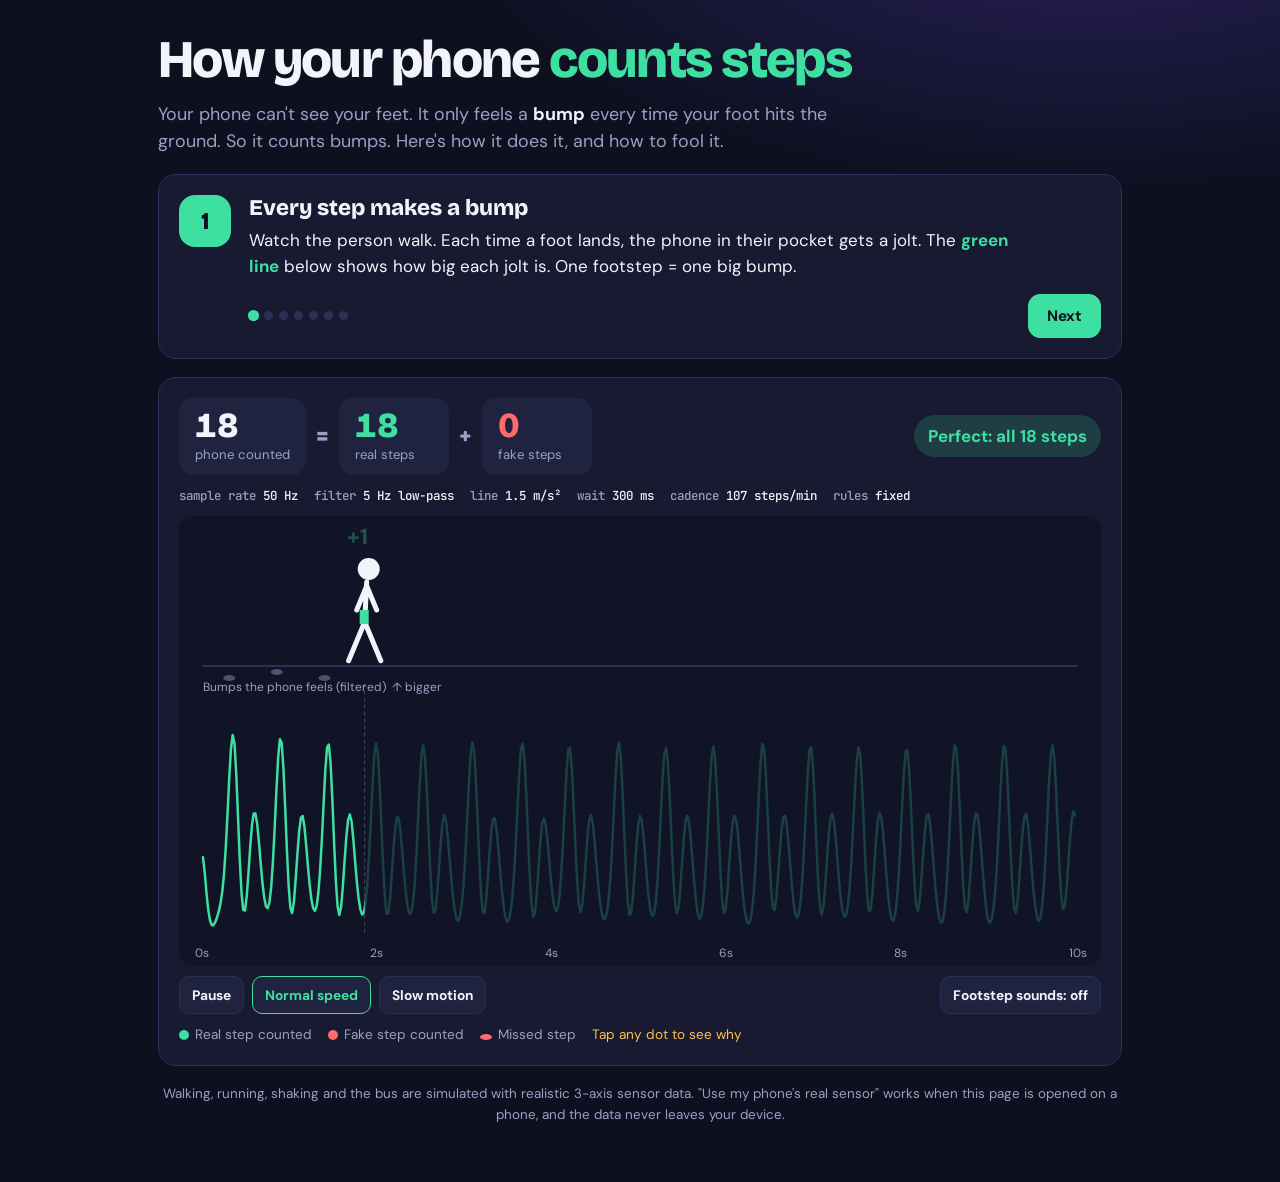
==== index.html @ 5313a57d "Add files via upload" ====
<!DOCTYPE html>
<html lang="en">
<head>
<meta charset="utf-8">
<meta name="viewport" content="width=device-width, initial-scale=1">
<title>How Your Phone Counts Steps</title>
<link rel="preconnect" href="https://fonts.googleapis.com">
<link rel="preconnect" href="https://fonts.gstatic.com" crossorigin>
<link href="https://fonts.googleapis.com/css2?family=Bricolage+Grotesque:opsz,wght@12..96,600;12..96,800&family=DM+Sans:wght@400;500;700&family=JetBrains+Mono:wght@500&display=swap" rel="stylesheet">
<link rel="stylesheet" href="style.css">
</head>
<body>
<main class="wrap">

  <header>
    <h1>How your phone <em>counts steps</em></h1>
    <p class="lede">Your phone can't see your feet. It only feels a <b>bump</b> every time your foot hits the ground. So it counts bumps. Here's how it does it, and how to fool it.</p>
  </header>

  <!-- Guided tour -->
  <section class="card guide" aria-live="polite">
    <div class="badge" id="badge">1</div>
    <div>
      <h2 id="gTitle"></h2>
      <p id="gText"></p>
      <div class="nav">
        <div class="dots" id="dots"></div>
        <button class="btn" id="back">Back</button>
        <button class="btn primary" id="next">Next</button>
      </div>
    </div>
  </section>

  <!-- The stage: walker on top, bumps underneath -->
  <section class="card">
    <div class="score" aria-live="polite">
      <div class="num"><div class="v" id="counted">0</div><div class="l">phone counted</div></div>
      <span class="op">=</span>
      <div class="num mint"><div class="v" id="right">0</div><div class="l">real steps</div></div>
      <span class="op">+</span>
      <div class="num coral"><div class="v" id="fake">0</div><div class="l">fake steps</div></div>
      <span class="verdict good" id="verdict">Perfect</span>
    </div>
    <div class="readouts" id="readouts"></div>
    <div class="stagebox">
      <canvas id="stage" aria-label="A person walking, with the bumps the phone feels drawn underneath. Tap a dot to see why it was counted or ignored."></canvas>
      <div class="tip hidden" id="tip" role="status"></div>
    </div>
    <div class="playbar">
      <button class="btn small" id="play">Pause</button>
      <button class="btn small" data-speed="1" aria-pressed="true">Normal speed</button>
      <button class="btn small" data-speed="0.25" aria-pressed="false">Slow motion</button>
      <span class="sep"></span>
      <button class="btn small" id="sound" aria-pressed="false">Footstep sounds: off</button>
    </div>
    <div class="legend">
      <span><i style="background:var(--mint)"></i>Real step counted</span>
      <span><i style="background:var(--coral)"></i>Fake step counted</span>
      <span class="need-line"><i style="background:var(--amber)"></i>The line a bump must cross</span>
      <span class="need-gap">✕ Ignored: too soon</span>
      <span class="need-rhythm"><i class="ring"></i>Ignored: no steady rhythm</span>
      <span><i class="foot"></i>Missed step</span>
      <span class="tap-hint">Tap any dot to see why</span>
    </div>
  </section>

  <!-- Real phone: walk 10 steps -->
  <section class="card live-card hidden" id="liveCard" aria-live="polite">
    <div class="live-count"><span id="liveCount">0</span><small>steps counted</small></div>
    <div class="live-text">
      <h3>The 10-step test</h3>
      <p id="liveMsg">Walk exactly 10 steps at a normal pace, then stand still.</p>
      <div class="nav"><button class="btn primary" id="liveReset">Reset and try again</button></div>
    </div>
  </section>

  <!-- The phone's rules -->
  <section class="card" id="rulesCard">
    <div class="rules-head">
      <h3>The phone's rules</h3>
      <div class="seg hidden" id="cMode" role="group" aria-label="Rule type">
        <button id="modeFixed" aria-pressed="true">Fixed rules</button>
        <button id="modeAdaptive" aria-pressed="false">Adaptive</button>
      </div>
    </div>
    <div class="controls">
      <div class="ctrl" id="cLine">
        <span class="tag">Rule 1 · Big enough?</span>
        <div id="r1Fixed">
          <label for="threshold"><span>How big a bump must be</span><span class="val" id="thresholdVal"></span></label>
          <input type="range" id="threshold" min="0.5" max="9" step="0.1" value="1.5">
          <p>Moves the yellow line. Bumps that cross it count.</p>
        </div>
        <div id="r1Adaptive" class="hidden">
          <label for="sensitivity"><span>Line height</span><span class="val" id="sensitivityVal"></span></label>
          <input type="range" id="sensitivity" min="0.3" max="0.9" step="0.05" value="0.6">
          <p>The line follows you: it sits at this share of the biggest bump in the last 2 seconds.</p>
        </div>
      </div>
      <div class="ctrl" id="cGap">
        <span class="tag">Rule 2 · Not too soon?</span>
        <label for="gap"><span>Wait after each step</span><span class="val" id="gapVal"></span></label>
        <input type="range" id="gap" min="0" max="800" step="10" value="300">
        <p id="gapHelp">Bumps that come sooner than this are ignored.</p>
      </div>
      <div class="ctrl" id="cRhythm">
        <span class="tag">Rule 3 · Steady rhythm? (used by real phones)</span>
        <label class="switch" for="rhythm"><input type="checkbox" id="rhythm"><span>Need a steady rhythm</span></label>
        <p>Only count bumps that come in a steady beat of 5 or more, like real walking.</p>
      </div>
    </div>
  </section>

  <!-- What is the phone doing? -->
  <section class="card" id="cActs">
    <h3>What is the phone doing?</h3>
    <div class="acts" role="group" aria-label="Activity">
      <button class="act" data-src="walk">Walking</button>
      <button class="act" data-src="run">Running</button>
      <button class="act" data-src="shake">Shaking it in your hand</button>
      <button class="act" data-src="bus">Riding a bumpy bus</button>
      <button class="act live" data-src="live">Use my phone's real sensor</button>
    </div>
    <div class="person-ctrls" id="personCtrls">
      <div class="ctrl">
        <label for="speed"><span>Walking speed</span><span class="val" id="speedVal"></span></label>
        <input type="range" class="person" id="speed" min="0.8" max="3.2" step="0.1" value="1.8">
      </div>
      <div class="ctrl">
        <label for="strength"><span>How hard each foot lands</span><span class="val" id="strengthVal"></span></label>
        <input type="range" class="person" id="strength" min="2" max="10" step="0.5" value="5.5">
      </div>
    </div>
    <p class="sub" id="actMsg"></p>
  </section>

  <!-- Inside the phone: the signal pipeline -->
  <section class="card" id="cPipe">
    <div class="rules-head">
      <div>
        <h2>Inside the phone: from X, Y, Z to steps</h2>
        <p class="sub">The same 10 seconds, at each stage of processing. The same code runs on your real phone.</p>
      </div>
      <div class="seg" role="group" aria-label="Where is the phone?" id="orientSeg">
        <button data-orient="pocket" aria-pressed="true">Pocket</button>
        <button data-orient="hand" aria-pressed="false">Hand</button>
        <button data-orient="bag" aria-pressed="false">Bag</button>
      </div>
    </div>
    <ol class="pipe">
      <li>
        <div class="pipe-text"><span class="n">1</span><div><b>Raw sensor: X, Y and Z</b>
          <p>Gravity (9.8 m/s²) sits on whichever axis points down. Switch Pocket, Hand and Bag: the lines move around completely.</p>
          <div class="keys"><span><i style="background:var(--x)"></i>X</span><span><i style="background:var(--y)"></i>Y</span><span><i style="background:var(--z)"></i>Z</span></div></div></div>
        <canvas class="mini" id="mRaw" aria-label="Raw X, Y and Z acceleration"></canvas>
      </li>
      <li>
        <div class="pipe-text"><span class="n">2</span><div><b>Combine the axes</b>
          <p>Strength = √(x² + y² + z²). This is the same however the phone is held. The dashed line is the phone's running guess of gravity.</p></div></div>
        <canvas class="mini" id="mMag" aria-label="Combined strength and gravity estimate"></canvas>
      </li>
      <li>
        <div class="pipe-text"><span class="n">3</span><div><b>Remove gravity, then filter</b>
          <p>Subtract gravity (grey), then a 5 Hz low-pass filter removes jitter and engine buzz (green). Filtering adds a tiny delay.</p></div></div>
        <canvas class="mini" id="mFilt" aria-label="Signal with gravity removed, before and after filtering"></canvas>
      </li>
      <li>
        <div class="pipe-text"><span class="n">4</span><div><b>Find peaks and apply the rules</b>
          <p>The green line in the big chart above is this cleaned signal. Each peak that clearly stands out is checked against Rules 1, 2 and 3.</p></div></div>
      </li>
    </ol>
  </section>

  <!-- Engineer challenge -->
  <section class="card" id="cEng">
    <div class="eng-head">
      <div>
        <h2>Engineer challenge: a step counter that works for everyone</h2>
        <p class="sub">Your rules are tested on many different recordings, not just one. A good algorithm has to work for all of them.</p>
      </div>
      <div class="total"><div class="v" id="total">0<small> / 100</small></div><div class="l">your average score</div></div>
    </div>
    <p class="testset" id="testset"></p>
    <div class="stats4">
      <div class="stat"><span class="v" id="sRecs">–</span><span class="l">test recordings</span></div>
      <div class="stat"><span class="v" id="sAvg">–</span><span class="l">average score</span></div>
      <div class="stat"><span class="v" id="sWorst">–</span><span class="l" id="sWorstL">worst single recording</span></div>
      <div class="stat"><span class="v" id="sUnseen">–</span><span class="l">on new recordings it was never tuned on</span></div>
    </div>
    <div class="rows" id="rows"></div>

    <h3 class="eng-sub">Automatic tuning experiment</h3>
    <p class="sub">The computer tries thousands of rule settings on the practice recordings, then checks the winners on brand-new recordings. The same seed always gives the same recordings and the same results.</p>
    <div class="exp-bar">
      <label for="seed">Seed</label>
      <input id="seed" type="number" value="2026" min="1" max="999999" inputmode="numeric">
      <button class="btn small" id="newSeed">New random seed</button>
      <button class="btn small primary" id="runExp">Run experiment</button>
      <div class="progress" aria-hidden="true"><i id="expBar"></i></div>
      <span class="exp-status" id="expStatus" aria-live="polite"></span>
    </div>
    <div class="bests3" id="bests"></div>
    <p class="eng-tip" id="engTip"></p>
    <details class="why">
      <summary>Why test on so many recordings?</summary>
      <p>If you tune the rules on just one recording of each situation, they can fit those exact recordings perfectly and still fail on a slightly faster walker, a phone in a bag, or a noisier sensor. It's like memorizing the answers to one practice test. So the tuner practises on 60 varied recordings, and then it's checked on 60 <b>new</b> recordings it has never seen. The card "Tuned on only 6 recordings" shows what happens if you skip this: a great practice score, then a drop on new recordings.</p>
    </details>
  </section>

  <p class="note">Walking, running, shaking and the bus are simulated with realistic 3-axis sensor data. "Use my phone's real sensor" works when this page is opened on a phone, and the data never leaves your device.</p>
</main>

<script src="signals.js"></script>
<script src="detector.js"></script>
<script src="optimizer.js"></script>
<script src="app.js"></script>
</body>
</html>
---- style.css ----
/* Night-mode fitness lab. Mint = real step counted, coral = fake or missed step,
   amber = the phone's rules. X/Y/Z axes get their own three colours. */
:root{
  --bg:#0e1020; --surface:#171a30; --surface2:#1f2340; --panel:#111427; --ink:#f3f4fb; --muted:#9aa0c3; --line:#2b3056;
  --mint:#3ee0a1; --coral:#ff6b6b; --amber:#ffc04d; --x:#ff8fab; --y:#7aa2ff; --z:#c792ea;
  --display:"Bricolage Grotesque", "Avenir Next", "Segoe UI", sans-serif;
  --body:"DM Sans", "Segoe UI", Roboto, Arial, sans-serif;
  --mono:"JetBrains Mono", Consolas, "Courier New", monospace;
  color-scheme:dark;
}
*{box-sizing:border-box}
html,body{margin:0}
body{background:radial-gradient(1100px 520px at 85% -10%, #2a2160 0%, transparent 60%), var(--bg); background-color:var(--bg); color:var(--ink); font:17px/1.55 var(--body)}
.wrap{max-width:1000px; margin:0 auto; padding:30px 18px 56px; display:flex; flex-direction:column; gap:18px}
h1,h2,h3{font-family:var(--display); margin:0; text-wrap:balance; line-height:1.15}
h1{font-size:clamp(2.1rem,6vw,3.3rem); font-weight:800; letter-spacing:-.03em}
h1 em{font-style:normal; color:var(--mint)}
h2{font-size:1.4rem; font-weight:800}
h3{font-size:1.1rem; font-weight:800}
p{margin:0}
.lede{color:var(--muted); font-size:1.12rem; max-width:56ch; margin-top:10px}
.lede b{color:var(--ink)}
.card{background:var(--surface); border:1px solid var(--line); border-radius:18px; padding:20px; animation:rise .35s ease both}
.sub{color:var(--muted); font-size:.92rem; margin-top:4px}
:focus-visible{outline:2px solid var(--mint); outline-offset:3px}
.hidden{display:none!important}
@keyframes rise{from{opacity:.4; transform:translateY(6px)} to{opacity:1; transform:none}}

/* guide */
.guide{display:grid; grid-template-columns:auto 1fr; gap:18px; align-items:start}
.badge{width:52px; height:52px; border-radius:16px; display:grid; place-items:center; background:var(--mint); color:#0e1020; font:800 1.5rem var(--display)}
.guide p{font-size:1.06rem; margin-top:6px; max-width:66ch}
.guide p b{color:var(--mint)}
.nav{display:flex; flex-wrap:wrap; gap:10px; align-items:center; margin-top:14px}
.dots{display:flex; gap:6px; margin-right:auto}
.dots i{width:9px; height:9px; border-radius:50%; background:var(--line); transition:background .2s, transform .2s}
.dots i.on{background:var(--mint); transform:scale(1.25)}
.btn{border:1px solid var(--line); background:var(--surface2); color:var(--ink); border-radius:12px; padding:10px 18px; font:700 .95rem var(--body); cursor:pointer; min-height:44px}
.btn.primary{background:var(--mint); border-color:var(--mint); color:#0e1020}
.btn.small{padding:7px 12px; font-size:.86rem; border-radius:10px; min-height:38px}
.btn[aria-pressed="true"]{border-color:var(--mint); color:var(--mint)}
.btn:hover{filter:brightness(1.12)}
.btn:disabled{opacity:.45; cursor:default; filter:none}

/* score */
.score{display:flex; flex-wrap:wrap; gap:10px; align-items:center}
.num{background:var(--surface2); border-radius:14px; padding:10px 16px; min-width:110px}
.num .v{font:800 2.2rem var(--display); line-height:1; font-variant-numeric:tabular-nums}
.num .l{font-size:.82rem; color:var(--muted); margin-top:2px}
.num.mint .v{color:var(--mint)} .num.coral .v{color:var(--coral)}
.op{font:800 1.5rem var(--display); color:var(--muted)}
.verdict{margin-left:auto; font-weight:700; padding:8px 14px; border-radius:999px}
.verdict.good{background:color-mix(in srgb, var(--mint) 18%, transparent); color:var(--mint)}
.verdict.bad{background:color-mix(in srgb, var(--coral) 18%, transparent); color:var(--coral)}
.verdict.live{background:color-mix(in srgb, var(--amber) 18%, transparent); color:var(--amber)}
.readouts{display:flex; flex-wrap:wrap; gap:6px 16px; margin-top:12px; font:500 .78rem var(--mono); color:var(--muted)}
.readouts b{color:var(--ink); font-weight:500}

.stagebox{position:relative; margin-top:12px}
canvas#stage{width:100%; height:450px; display:block; border-radius:14px; background:var(--panel); cursor:pointer; touch-action:manipulation}
@media (max-width:640px){canvas#stage{height:380px}}
.tip{position:absolute; max-width:260px; background:var(--surface2); border:1px solid var(--line); border-radius:12px; padding:10px 12px; font-size:.88rem; box-shadow:0 10px 30px rgba(0,0,0,.4); pointer-events:none; animation:rise .15s ease both}
.tip b{display:block; margin-bottom:2px}
.playbar{display:flex; flex-wrap:wrap; gap:8px; align-items:center; margin-top:10px}
.playbar .sep{flex:1}
.legend{display:flex; flex-wrap:wrap; gap:8px 16px; font-size:.85rem; color:var(--muted); margin-top:10px}
.legend i{display:inline-block; width:10px; height:10px; border-radius:50%; margin-right:6px; vertical-align:-1px}
.legend i.ring{background:transparent; border:2px solid var(--muted)}
.legend i.foot{width:12px; height:6px; background:var(--coral); border-radius:50%}
.legend .tap-hint{color:var(--amber)}

/* live test */
.live-card{display:flex; gap:24px; align-items:center; flex-wrap:wrap; border-color:var(--amber)}
.live-count{display:flex; flex-direction:column; align-items:center; min-width:150px}
.live-count span{font:800 5rem var(--display); line-height:1; color:var(--amber); font-variant-numeric:tabular-nums}
.live-count small{color:var(--muted)}
.live-text{flex:1 1 280px}
.live-text p{margin-top:6px}

/* rules */
.rules-head{display:flex; flex-wrap:wrap; justify-content:space-between; gap:12px; align-items:center; margin-bottom:14px}
.seg{display:inline-flex; background:var(--surface2); border-radius:12px; padding:4px; gap:4px}
.seg button{border:0; background:transparent; color:var(--muted); border-radius:9px; padding:8px 14px; font:700 .9rem var(--body); cursor:pointer; min-height:38px}
.seg button[aria-pressed="true"]{background:var(--amber); color:#0e1020}
#orientSeg button[aria-pressed="true"]{background:var(--mint)}
.seg.focus{box-shadow:0 0 0 2px var(--amber)}
.controls{display:grid; grid-template-columns:repeat(3,1fr); gap:12px}
@media (max-width:820px){.controls{grid-template-columns:1fr}}
.ctrl{background:var(--surface2); border-radius:14px; padding:16px; transition:box-shadow .3s}
.ctrl.focus{box-shadow:0 0 0 2px var(--amber)}
.ctrl .tag{font-size:.72rem; font-weight:700; letter-spacing:.07em; text-transform:uppercase; color:var(--muted)}
.ctrl label{display:flex; justify-content:space-between; gap:10px; align-items:baseline; font-weight:700; margin-top:4px}
.ctrl .val{font:800 1.2rem var(--display); color:var(--amber); white-space:nowrap; text-align:right}
.ctrl .val small{display:block; font:500 .72rem var(--mono); color:var(--muted)}
.ctrl p{font-size:.86rem; color:var(--muted); margin-top:4px}
input[type=range]{-webkit-appearance:none; appearance:none; width:100%; height:34px; background:transparent; margin-top:6px; --c:var(--amber)}
input[type=range].person{--c:var(--mint)}
input[type=range]:disabled{opacity:.35}
input[type=range]::-webkit-slider-runnable-track{height:8px; border-radius:4px; background:linear-gradient(90deg, var(--c) var(--p,50%), var(--line) var(--p,50%))}
input[type=range]::-moz-range-track{height:8px; border-radius:4px; background:var(--line)}
input[type=range]::-moz-range-progress{height:8px; border-radius:4px; background:var(--c)}
input[type=range]::-webkit-slider-thumb{-webkit-appearance:none; width:26px; height:26px; border-radius:50%; background:#fff; border:4px solid var(--c); margin-top:-9px; cursor:pointer}
input[type=range]::-moz-range-thumb{width:18px; height:18px; border-radius:50%; background:#fff; border:4px solid var(--c); cursor:pointer}
.ctrl label.switch{justify-content:flex-start}
.switch{display:flex; align-items:center; gap:12px; margin-top:10px; cursor:pointer; font-weight:700}
.switch input{appearance:none; -webkit-appearance:none; width:50px; height:28px; border-radius:999px; background:var(--line); position:relative; cursor:pointer; transition:background .2s; flex:none; margin:0}
.switch input::after{content:""; position:absolute; top:4px; left:4px; width:20px; height:20px; border-radius:50%; background:#fff; transition:left .2s}
.switch input:checked{background:var(--amber)}
.switch input:checked::after{left:26px}

.acts{display:flex; flex-wrap:wrap; gap:8px; margin-top:10px}
.act{border:1.5px solid var(--line); background:var(--surface2); color:var(--ink); border-radius:999px; padding:10px 16px; font:700 .93rem var(--body); cursor:pointer; min-height:44px}
.act[aria-pressed="true"]{border-color:var(--mint); background:color-mix(in srgb, var(--mint) 14%, var(--surface2))}
.act.live{border-style:dashed; border-color:var(--amber)}
.act.live[aria-pressed="true"]{background:color-mix(in srgb, var(--amber) 16%, var(--surface2))}
.person-ctrls{display:grid; grid-template-columns:1fr 1fr; gap:12px; margin-top:14px}
@media (max-width:700px){.person-ctrls{grid-template-columns:1fr}}
.person-ctrls .ctrl .val{color:var(--mint)}

/* pipeline */
.pipe{list-style:none; margin:0; padding:0; display:flex; flex-direction:column; gap:10px}
.pipe li{display:grid; grid-template-columns:minmax(0,1fr) minmax(0,1.5fr); gap:14px; align-items:center; background:var(--surface2); border-radius:14px; padding:12px}
@media (max-width:760px){.pipe li{grid-template-columns:1fr}}
.pipe-text{display:flex; gap:12px; align-items:flex-start}
.pipe-text b{font-family:var(--display)}
.pipe-text p{font-size:.86rem; color:var(--muted); margin-top:2px}
.pipe .n{flex:none; width:28px; height:28px; border-radius:9px; display:grid; place-items:center; font:800 .9rem var(--display); background:var(--panel); color:var(--mint)}
.keys{display:flex; gap:12px; font:500 .78rem var(--mono); color:var(--muted); margin-top:6px}
.keys i{display:inline-block; width:12px; height:3px; border-radius:2px; vertical-align:middle; margin-right:5px}
canvas.mini{width:100%; height:110px; display:block; border-radius:10px; background:var(--panel)}

/* engineer challenge */
.eng-head{display:flex; flex-wrap:wrap; justify-content:space-between; gap:14px; align-items:flex-end}
.total{text-align:right}
.total .v{font:800 3rem var(--display); line-height:1; font-variant-numeric:tabular-nums}
.total .v small{font-size:1.2rem; color:var(--muted)}
.total .l{font-size:.85rem; color:var(--muted)}
.rows{display:flex; flex-direction:column; gap:8px; margin-top:16px}
.row{display:grid; grid-template-columns:150px 1fr 250px 46px; gap:12px; align-items:center; background:var(--surface2); border-radius:12px; padding:10px 14px}
@media (max-width:640px){.row{grid-template-columns:1fr auto 40px} .row .bar{display:none}}
.row .name{font-weight:700}
.row .bar{height:10px; background:var(--line); border-radius:5px; overflow:hidden}
.row .bar i{display:block; height:100%; border-radius:5px; transition:width .25s}
.row .cnt{font:500 .8rem var(--mono); color:var(--muted); font-variant-numeric:tabular-nums}
.row .pts{font:800 1.1rem var(--display); text-align:right; font-variant-numeric:tabular-nums}
.testset{font-size:.88rem; color:var(--muted); margin-top:12px; padding:10px 14px; border-radius:12px; background:var(--panel)}
.testset b{color:var(--ink)}
.stats4{display:grid; grid-template-columns:repeat(4,1fr); gap:10px; margin-top:12px}
@media (max-width:700px){.stats4{grid-template-columns:1fr 1fr}}
.stat{background:var(--surface2); border-radius:12px; padding:10px 14px; display:flex; flex-direction:column}
.stat .v{font:800 1.7rem var(--display); font-variant-numeric:tabular-nums; line-height:1.1}
.stat .l{font-size:.8rem; color:var(--muted)}
.eng-sub{margin-top:24px}
.exp-bar{display:flex; flex-wrap:wrap; gap:8px 10px; align-items:center; margin-top:12px}
.exp-bar label{font-weight:700; font-size:.9rem}
.exp-bar input{width:100px; background:var(--panel); color:var(--ink); border:1px solid var(--line); border-radius:10px; padding:8px 10px; font:500 .95rem var(--mono); min-height:38px}
.progress{flex:1 1 140px; height:8px; background:var(--line); border-radius:4px; overflow:hidden}
.progress i{display:block; height:100%; width:0; background:var(--mint); transition:width .15s}
.exp-status{font-size:.85rem; color:var(--muted); flex:1 1 100%}
.bests3{display:grid; grid-template-columns:repeat(3,1fr); gap:10px; margin-top:12px}
@media (max-width:820px){.bests3{grid-template-columns:1fr}}
.bestcard{border:1px solid var(--line); border-radius:14px; padding:14px; display:flex; flex-direction:column; gap:8px; background:var(--surface2)}
.bestcard.warn{border-color:color-mix(in srgb, var(--coral) 60%, var(--line))}
.bestcard h4{margin:0; font:800 1rem var(--display)}
.bestcard .rules{font:500 .78rem var(--mono); color:var(--muted)}
.bestcard .pair{display:flex; gap:14px; align-items:flex-end}
.bestcard .pair div{display:flex; flex-direction:column}
.bestcard .pair .v{font:800 1.6rem var(--display); font-variant-numeric:tabular-nums; line-height:1}
.bestcard .pair .l{font-size:.75rem; color:var(--muted)}
.bestcard .arrow{color:var(--muted); font-size:1.2rem; padding-bottom:12px}
.bestcard p{font-size:.84rem; color:var(--muted)}
.bestcard .btn{align-self:flex-start; margin-top:auto}
.why{margin-top:12px; background:var(--panel); border-radius:12px; padding:10px 14px}
.why summary{cursor:pointer; font-weight:700}
.why p{font-size:.9rem; color:var(--muted); margin-top:8px}
.why b{color:var(--ink)}
.row .cnt small{display:block; color:var(--muted)}
.eng-tip{color:var(--muted); font-size:.92rem; margin-top:12px}
.note{font-size:.84rem; color:var(--muted); text-align:center}
@media (prefers-reduced-motion: reduce){*{transition:none!important; animation:none!important}}
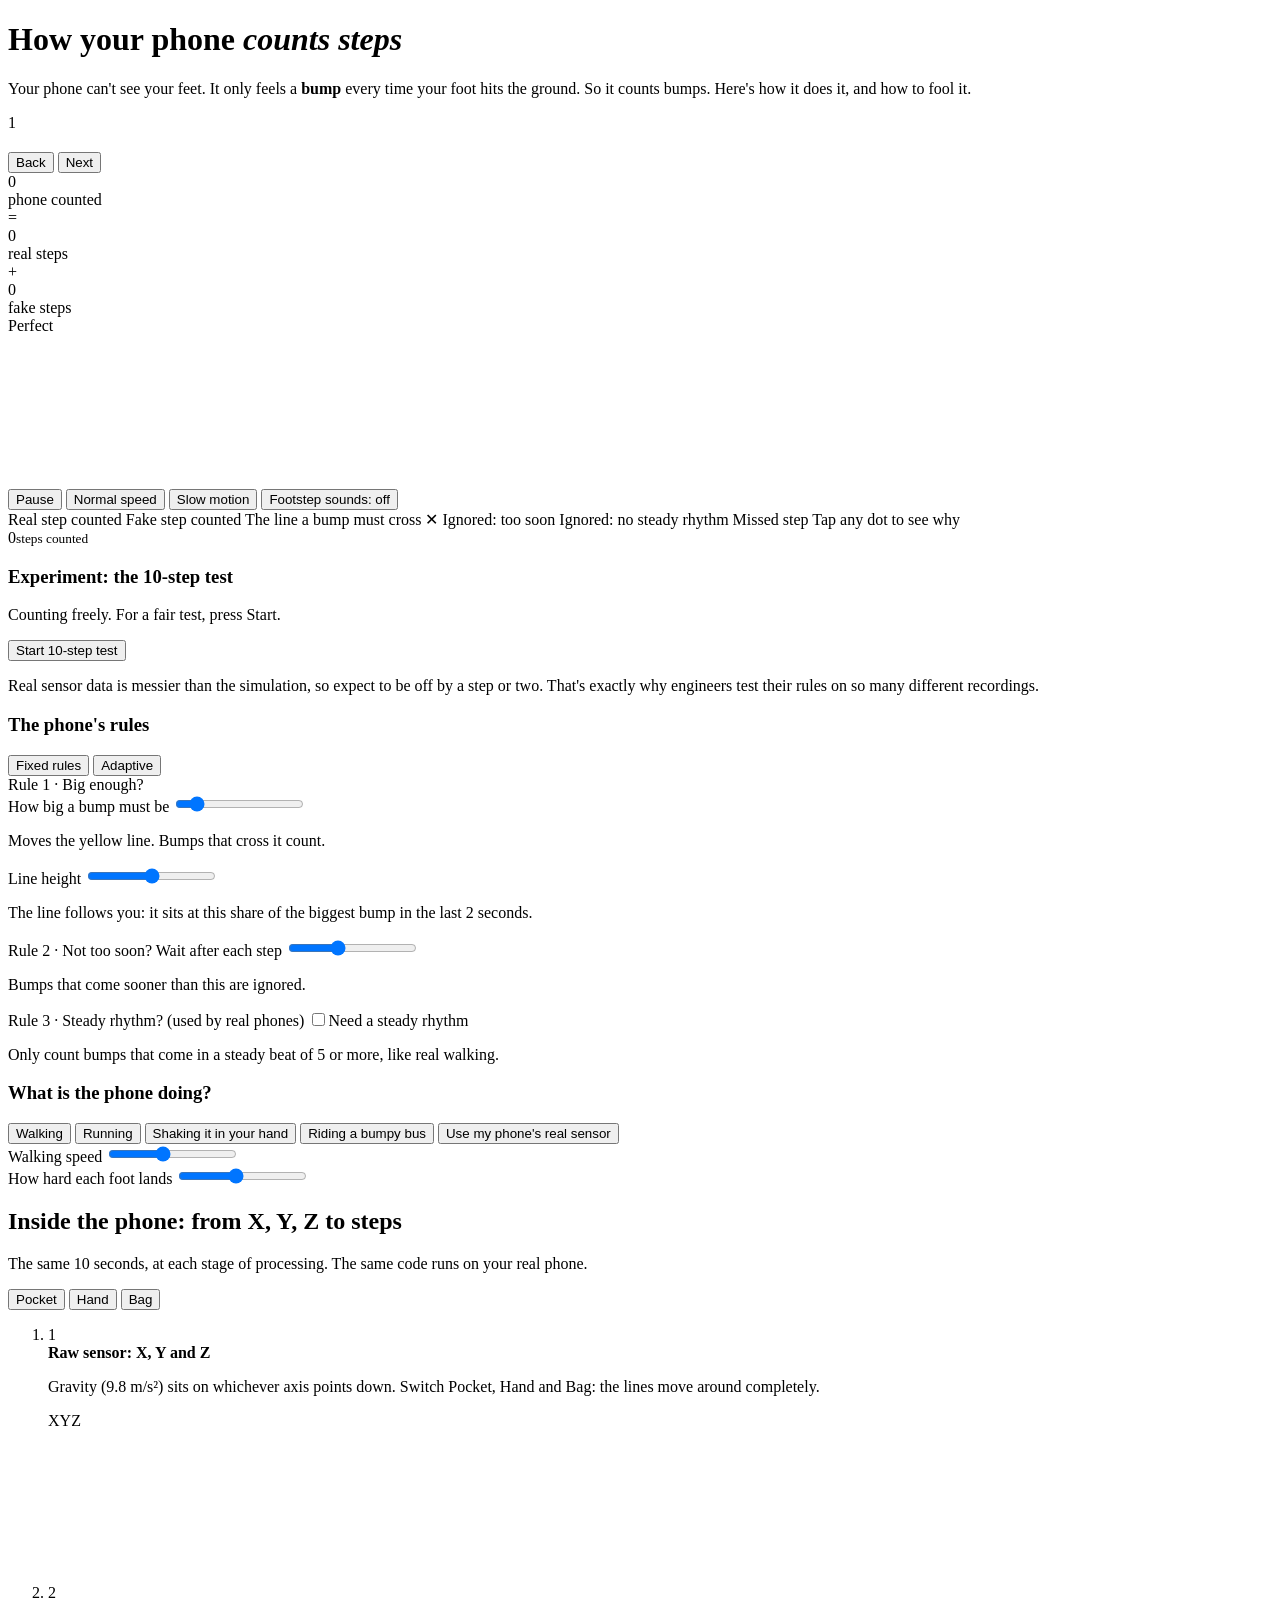
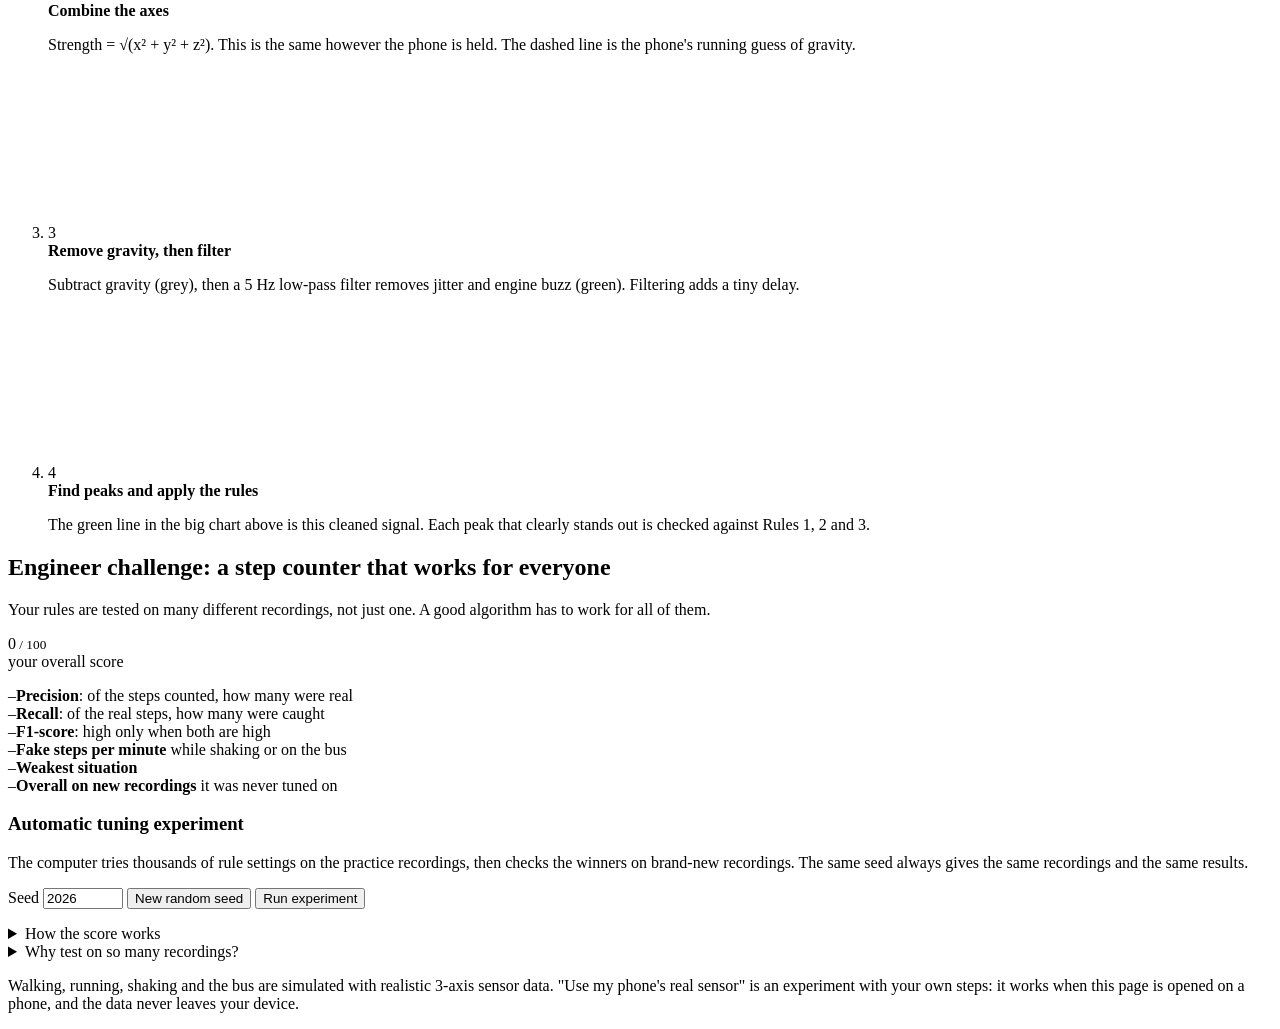
==== commit 875e9bc8: "Rename index (2).html to index.html" ====
--- a/index.html
+++ b/index.html
@@ -33,12 +33,12 @@
 
   <!-- The stage: walker on top, bumps underneath -->
   <section class="card">
-    <div class="score" aria-live="polite">
+    <div class="score" id="scoreRow" aria-live="polite">
       <div class="num"><div class="v" id="counted">0</div><div class="l">phone counted</div></div>
-      <span class="op">=</span>
-      <div class="num mint"><div class="v" id="right">0</div><div class="l">real steps</div></div>
-      <span class="op">+</span>
-      <div class="num coral"><div class="v" id="fake">0</div><div class="l">fake steps</div></div>
+      <span class="op truth">=</span>
+      <div class="num mint truth"><div class="v" id="right">0</div><div class="l">real steps</div></div>
+      <span class="op truth">+</span>
+      <div class="num coral truth"><div class="v" id="fake">0</div><div class="l">fake steps</div></div>
       <span class="verdict good" id="verdict">Perfect</span>
     </div>
     <div class="readouts" id="readouts"></div>
@@ -66,11 +66,12 @@
 
   <!-- Real phone: walk 10 steps -->
   <section class="card live-card hidden" id="liveCard" aria-live="polite">
-    <div class="live-count"><span id="liveCount">0</span><small>steps counted</small></div>
+    <div class="live-count"><span id="liveCount">0</span><small id="liveSub">steps counted</small></div>
     <div class="live-text">
-      <h3>The 10-step test</h3>
-      <p id="liveMsg">Walk exactly 10 steps at a normal pace, then stand still.</p>
-      <div class="nav"><button class="btn primary" id="liveReset">Reset and try again</button></div>
+      <h3>Experiment: the 10-step test</h3>
+      <p id="liveMsg">Counting freely. For a fair test, press Start.</p>
+      <div class="nav"><button class="btn primary" id="liveStart">Start 10-step test</button></div>
+      <p class="sub">Real sensor data is messier than the simulation, so expect to be off by a step or two. That's exactly why engineers test their rules on so many different recordings.</p>
     </div>
   </section>
 
@@ -150,7 +151,7 @@
     <ol class="pipe">
       <li>
         <div class="pipe-text"><span class="n">1</span><div><b>Raw sensor: X, Y and Z</b>
-          <p>Gravity (9.8 m/s²) sits on whichever axis points down. Switch Pocket, Hand and Bag: the lines move around completely.</p>
+          <p id="rawCaption">Gravity (9.8 m/s²) sits on whichever axis points down. Switch Pocket, Hand and Bag: the lines move around completely.</p>
           <div class="keys"><span><i style="background:var(--x)"></i>X</span><span><i style="background:var(--y)"></i>Y</span><span><i style="background:var(--z)"></i>Z</span></div></div></div>
         <canvas class="mini" id="mRaw" aria-label="Raw X, Y and Z acceleration"></canvas>
       </li>
@@ -178,15 +179,18 @@
         <h2>Engineer challenge: a step counter that works for everyone</h2>
         <p class="sub">Your rules are tested on many different recordings, not just one. A good algorithm has to work for all of them.</p>
       </div>
-      <div class="total"><div class="v" id="total">0<small> / 100</small></div><div class="l">your average score</div></div>
+      <div class="total"><div class="v" id="total">0<small> / 100</small></div><div class="l">your overall score</div></div>
     </div>
     <p class="testset" id="testset"></p>
-    <div class="stats4">
-      <div class="stat"><span class="v" id="sRecs">–</span><span class="l">test recordings</span></div>
-      <div class="stat"><span class="v" id="sAvg">–</span><span class="l">average score</span></div>
-      <div class="stat"><span class="v" id="sWorst">–</span><span class="l" id="sWorstL">worst single recording</span></div>
-      <div class="stat"><span class="v" id="sUnseen">–</span><span class="l">on new recordings it was never tuned on</span></div>
-    </div>
+    <div class="stats6">
+      <div class="stat"><span class="v" id="sPrec">–</span><span class="l"><b>Precision</b>: of the steps counted, how many were real</span></div>
+      <div class="stat"><span class="v" id="sRec">–</span><span class="l"><b>Recall</b>: of the real steps, how many were caught</span></div>
+      <div class="stat"><span class="v" id="sF1">–</span><span class="l"><b>F1-score</b>: high only when both are high</span></div>
+      <div class="stat"><span class="v" id="sFake">–</span><span class="l"><b>Fake steps per minute</b> while shaking or on the bus</span></div>
+      <div class="stat"><span class="v" id="sWeak">–</span><span class="l" id="sWeakL"><b>Weakest situation</b></span></div>
+      <div class="stat"><span class="v" id="sUnseen">–</span><span class="l"><b>Overall on new recordings</b> it was never tuned on</span></div>
+    </div>
+    <div class="parts" id="parts"></div>
     <div class="rows" id="rows"></div>
 
     <h3 class="eng-sub">Automatic tuning experiment</h3>
@@ -202,12 +206,24 @@
     <div class="bests3" id="bests"></div>
     <p class="eng-tip" id="engTip"></p>
     <details class="why">
+      <summary>How the score works</summary>
+      <p><b>When someone is really walking</b>, two things can go wrong: the phone counts a step that didn't happen (a <b>false positive</b>), or misses one that did (a <b>false negative</b>).</p>
+      <ul>
+        <li><b>Precision</b> = real steps counted ÷ all steps counted. Low precision means fake steps.</li>
+        <li><b>Recall</b> = real steps counted ÷ real steps taken. Low recall means missed steps.</li>
+        <li><b>F1-score</b> combines them. It is only high when both are high, so you can't cheat by counting everything or by counting nothing.</li>
+      </ul>
+      <p><b>When nobody is walking</b> (shaking, the bus), there are no real steps to catch, so precision and recall don't make sense. Instead we count <b>fake steps per minute</b>. Zero is perfect, and 100 fake steps a minute (as many as a brisk walk) scores 0.</p>
+      <p><b>Overall score</b> = <b>60%</b> average F1 over the 4 walking situations (count real steps) + <b>15%</b> F1 of the weakest walking situation (no walker left behind) + <b>25%</b> score for shaking and the bus (don't invent steps). A step counter's main job is counting real walking, but it must not make steps up, and it must work for every kind of walker.</p>
+      <p><b>The trade-off:</b> raising the line or the waiting time blocks fake steps (better precision) but starts missing gentle or fast steps (worse recall). Lowering them does the opposite. No setting is perfect everywhere.</p>
+    </details>
+    <details class="why">
       <summary>Why test on so many recordings?</summary>
       <p>If you tune the rules on just one recording of each situation, they can fit those exact recordings perfectly and still fail on a slightly faster walker, a phone in a bag, or a noisier sensor. It's like memorizing the answers to one practice test. So the tuner practises on 60 varied recordings, and then it's checked on 60 <b>new</b> recordings it has never seen. The card "Tuned on only 6 recordings" shows what happens if you skip this: a great practice score, then a drop on new recordings.</p>
     </details>
   </section>
 
-  <p class="note">Walking, running, shaking and the bus are simulated with realistic 3-axis sensor data. "Use my phone's real sensor" works when this page is opened on a phone, and the data never leaves your device.</p>
+  <p class="note">Walking, running, shaking and the bus are simulated with realistic 3-axis sensor data. "Use my phone's real sensor" is an experiment with your own steps: it works when this page is opened on a phone, and the data never leaves your device.</p>
 </main>
 
 <script src="signals.js"></script>
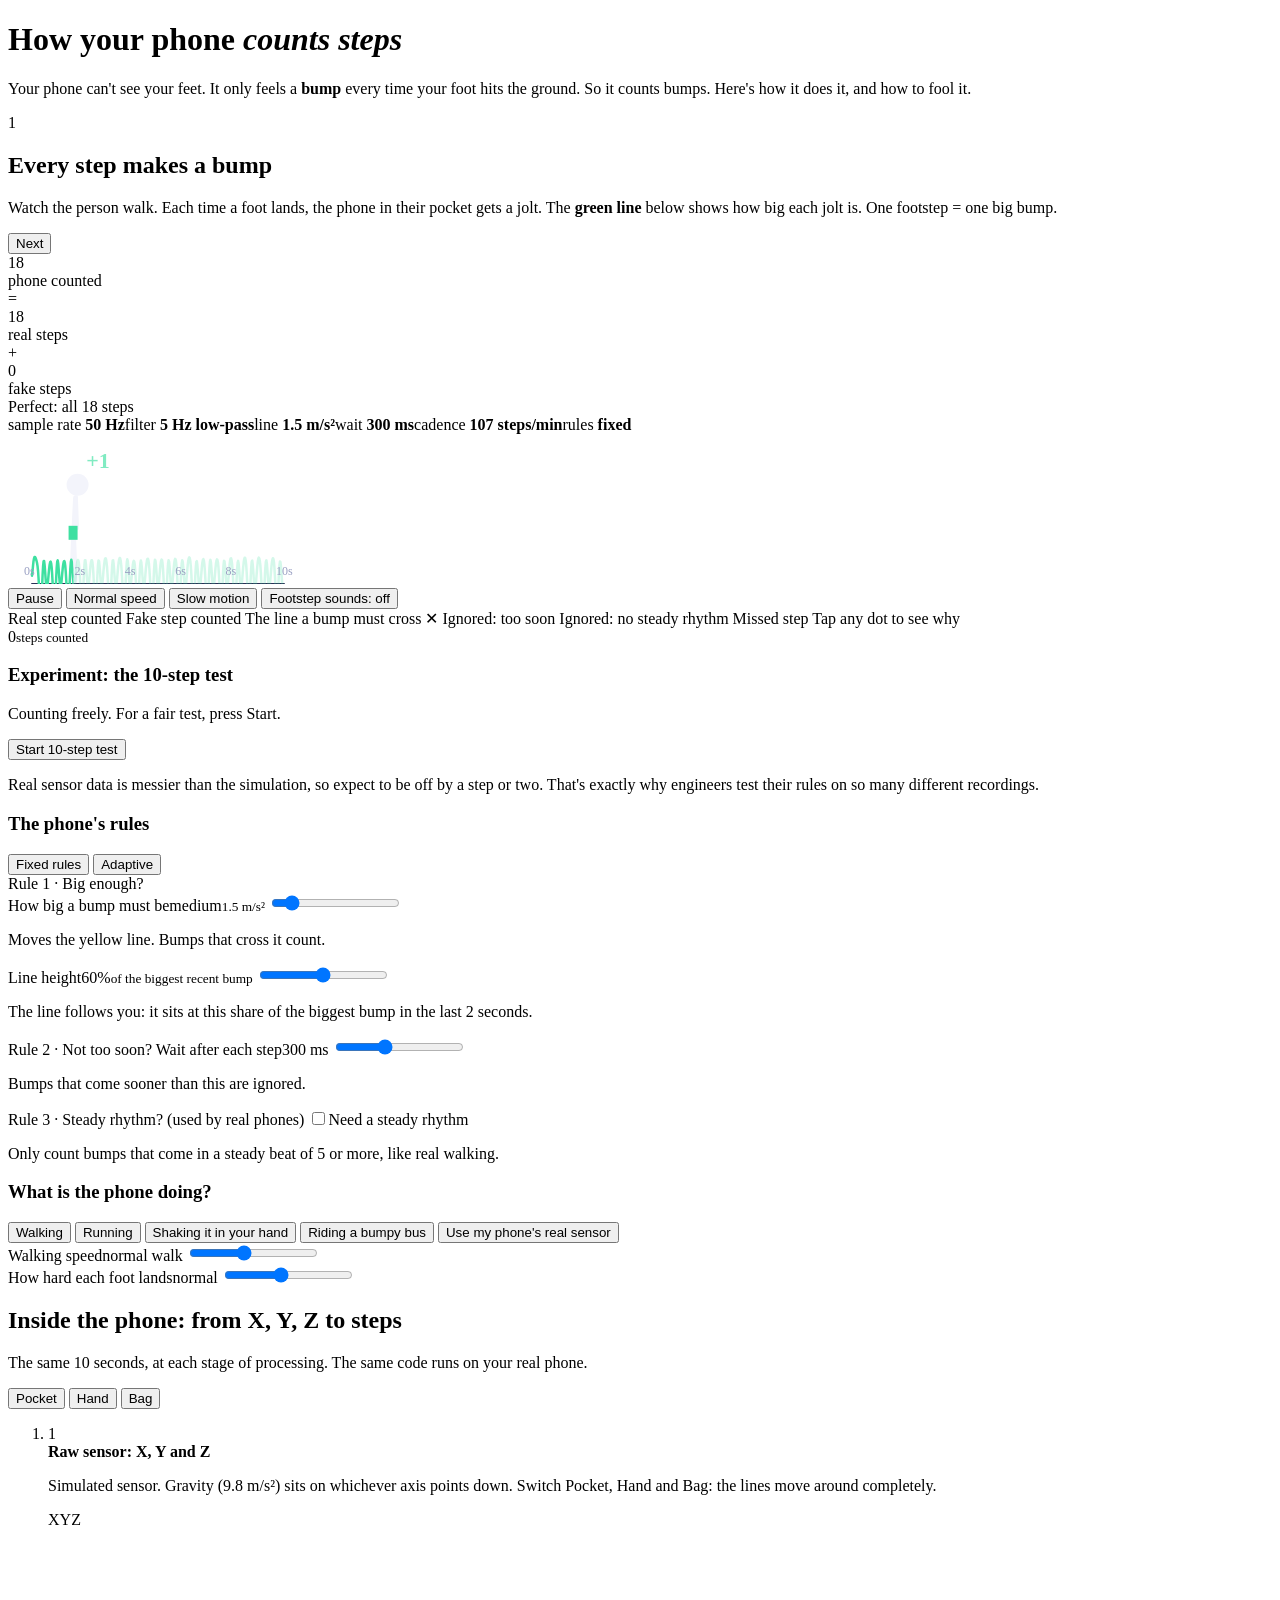
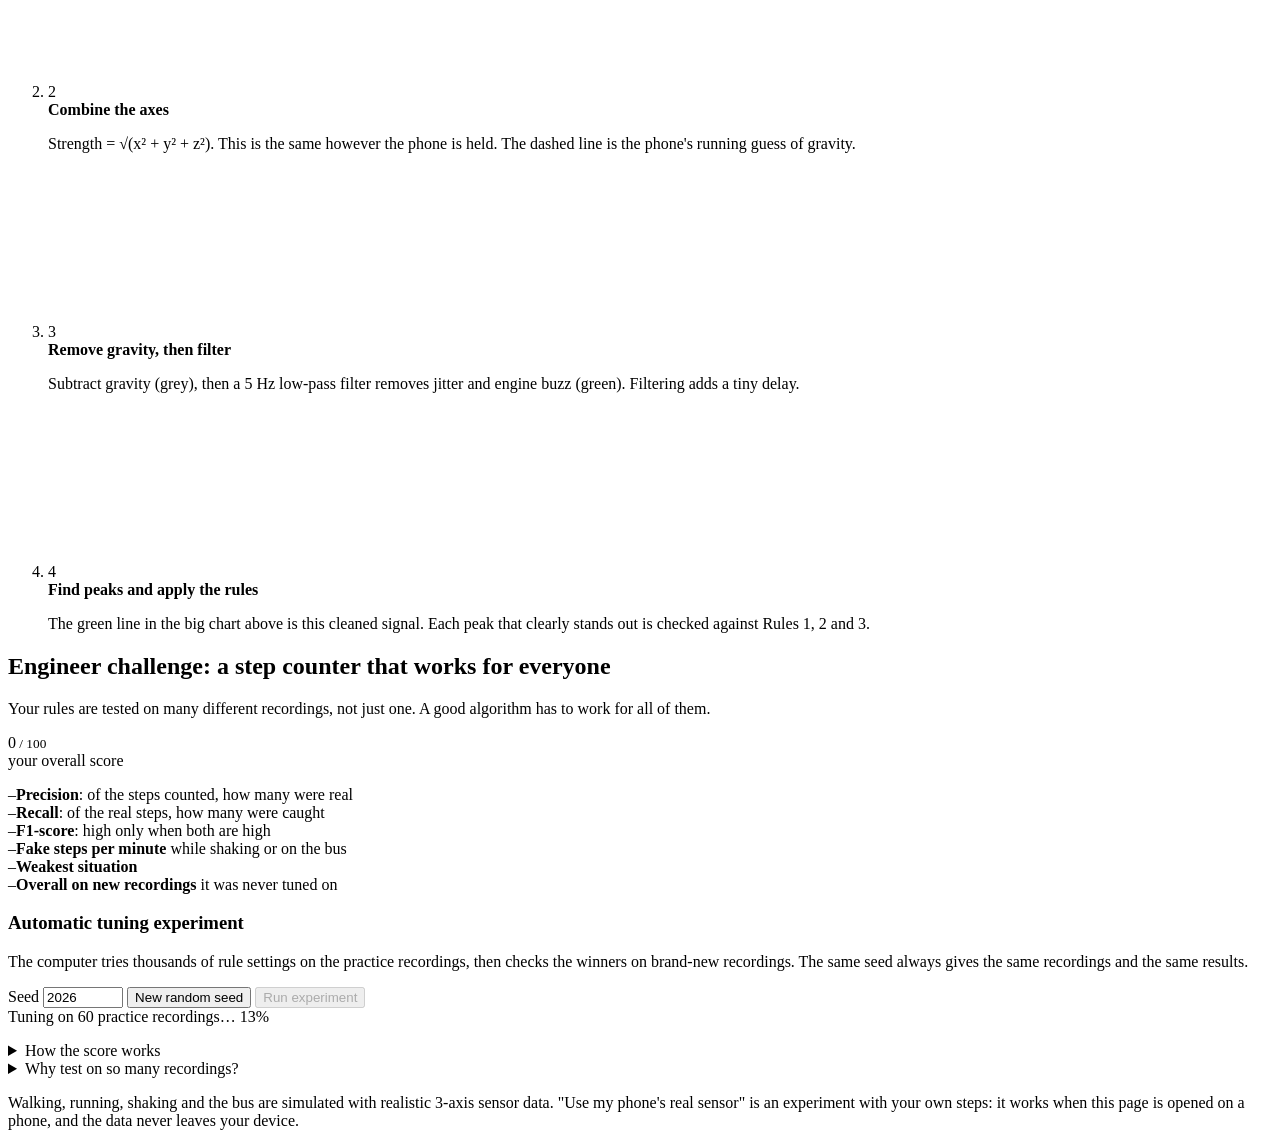
==== commit c20e76e2: "Rename index (3).html to index.html" ====
--- a/index.html
+++ b/index.html
@@ -71,6 +71,7 @@
       <h3>Experiment: the 10-step test</h3>
       <p id="liveMsg">Counting freely. For a fair test, press Start.</p>
       <div class="nav"><button class="btn primary" id="liveStart">Start 10-step test</button></div>
+      <p class="live-why" id="liveWhy"></p>
       <p class="sub">Real sensor data is messier than the simulation, so expect to be off by a step or two. That's exactly why engineers test their rules on so many different recordings.</p>
     </div>
   </section>
